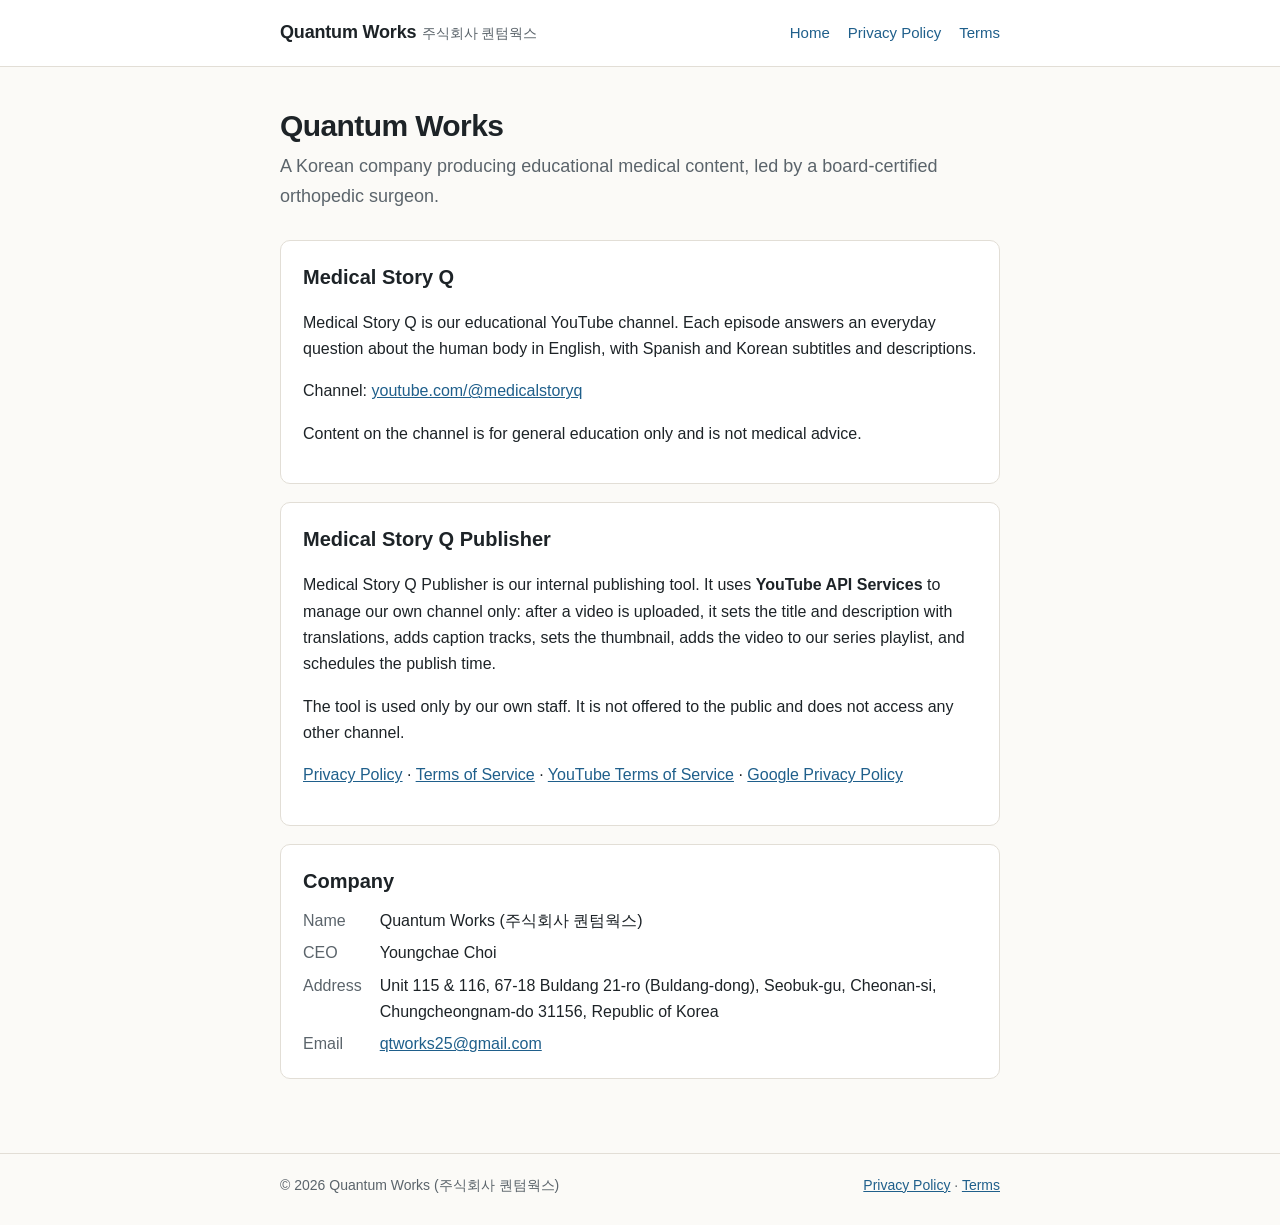
==== index.html @ 831a5d74 "Quantum Works site: home, privacy policy, terms Co-Authored-By: Claude Opus 5.5 <noreply@anthropic.c" ====
<!doctype html>
<html lang="en">
<head>
<meta charset="utf-8">
<meta name="viewport" content="width=device-width, initial-scale=1">
<title>Quantum Works</title>
<meta name="description" content="Quantum Works Co., Ltd. (주식회사 퀀텀웍스) — producer of the Medical Story Q educational channel.">
<link rel="stylesheet" href="style.css">
</head>
<body>
<header class="site"><div class="wrap">
  <a class="brand" href="index.html">Quantum Works<small>주식회사 퀀텀웍스</small></a>
  <nav><a href="index.html">Home</a><a href="privacy.html">Privacy Policy</a><a href="terms.html">Terms</a></nav>
</div></header>

<main><div class="wrap">
  <h1>Quantum Works</h1>
  <p class="lead">A Korean company producing educational medical content, led by a board-certified orthopedic surgeon.</p>

  <div class="card">
    <h2>Medical Story Q</h2>
    <p>Medical Story Q is our educational YouTube channel. Each episode answers an everyday question about the human body in English, with Spanish and Korean subtitles and descriptions.</p>
    <p>Channel: <a href="https://www.youtube.com/@medicalstoryq">youtube.com/@medicalstoryq</a></p>
    <p>Content on the channel is for general education only and is not medical advice.</p>
  </div>

  <div class="card">
    <h2>Medical Story Q Publisher</h2>
    <p>Medical Story Q Publisher is our internal publishing tool. It uses <strong>YouTube API Services</strong> to manage our own channel only: after a video is uploaded, it sets the title and description with translations, adds caption tracks, sets the thumbnail, adds the video to our series playlist, and schedules the publish time.</p>
    <p>The tool is used only by our own staff. It is not offered to the public and does not access any other channel.</p>
    <p><a href="privacy.html">Privacy Policy</a> · <a href="terms.html">Terms of Service</a> · <a href="https://www.youtube.com/t/terms">YouTube Terms of Service</a> · <a href="https://policies.google.com/privacy">Google Privacy Policy</a></p>
  </div>

  <div class="card">
    <h2>Company</h2>
    <dl>
      <dt>Name</dt><dd>Quantum Works (주식회사 퀀텀웍스)</dd>
      <dt>CEO</dt><dd>Youngchae Choi</dd>
      <dt>Address</dt><dd>Unit 115 &amp; 116, 67-18 Buldang 21-ro (Buldang-dong), Seobuk-gu, Cheonan-si, Chungcheongnam-do 31156, Republic of Korea</dd>
      <dt>Email</dt><dd><a href="mailto:qtworks25@gmail.com">qtworks25@gmail.com</a></dd>
    </dl>
  </div>
</div></main>

<footer class="site"><div class="wrap">
  <span>© 2026 Quantum Works (주식회사 퀀텀웍스)</span>
  <span><a href="privacy.html">Privacy Policy</a> · <a href="terms.html">Terms</a></span>
</div></footer>
</body>
</html>
---- style.css ----
:root {
  --bg: #fbfaf7;
  --text: #1d2327;
  --muted: #5b646b;
  --line: #e2ded6;
  --accent: #1f5f8b;
  --card: #ffffff;
}
* { box-sizing: border-box; }
html { -webkit-text-size-adjust: 100%; }
body {
  margin: 0;
  background: var(--bg);
  color: var(--text);
  font: 16px/1.65 -apple-system, BlinkMacSystemFont, "Segoe UI", "Noto Sans KR", "Apple SD Gothic Neo", sans-serif;
}
a { color: var(--accent); }
.wrap { max-width: 760px; margin: 0 auto; padding: 0 20px; }
header.site { border-bottom: 1px solid var(--line); background: var(--card); }
header.site .wrap { display: flex; align-items: center; justify-content: space-between; gap: 16px; padding-top: 18px; padding-bottom: 18px; flex-wrap: wrap; }
.brand { font-weight: 700; font-size: 18px; color: var(--text); text-decoration: none; letter-spacing: -0.01em; }
.brand small { font-weight: 400; color: var(--muted); margin-left: 6px; font-size: 14px; }
nav a { margin-left: 18px; text-decoration: none; font-size: 15px; }
nav a:first-child { margin-left: 0; }
main { padding: 40px 0 56px; }
h1 { font-size: 30px; line-height: 1.25; margin: 0 0 8px; letter-spacing: -0.02em; }
h2 { font-size: 20px; margin: 36px 0 10px; }
h3 { font-size: 17px; margin: 22px 0 6px; }
.lead { font-size: 18px; color: var(--muted); margin: 0 0 28px; }
.meta { color: var(--muted); font-size: 14px; margin: 0 0 28px; }
.card { background: var(--card); border: 1px solid var(--line); border-radius: 10px; padding: 20px 22px; margin: 18px 0; }
.card h2 { margin-top: 0; }
ul { padding-left: 22px; }
li { margin: 4px 0; }
dl { display: grid; grid-template-columns: max-content 1fr; gap: 6px 18px; margin: 0; }
dt { color: var(--muted); }
dd { margin: 0; }
footer.site { border-top: 1px solid var(--line); color: var(--muted); font-size: 14px; }
footer.site .wrap { padding-top: 20px; padding-bottom: 28px; display: flex; justify-content: space-between; gap: 12px; flex-wrap: wrap; }
@media (max-width: 520px) {
  h1 { font-size: 25px; }
  dl { grid-template-columns: 1fr; gap: 2px; }
  dd { margin-bottom: 8px; }
}
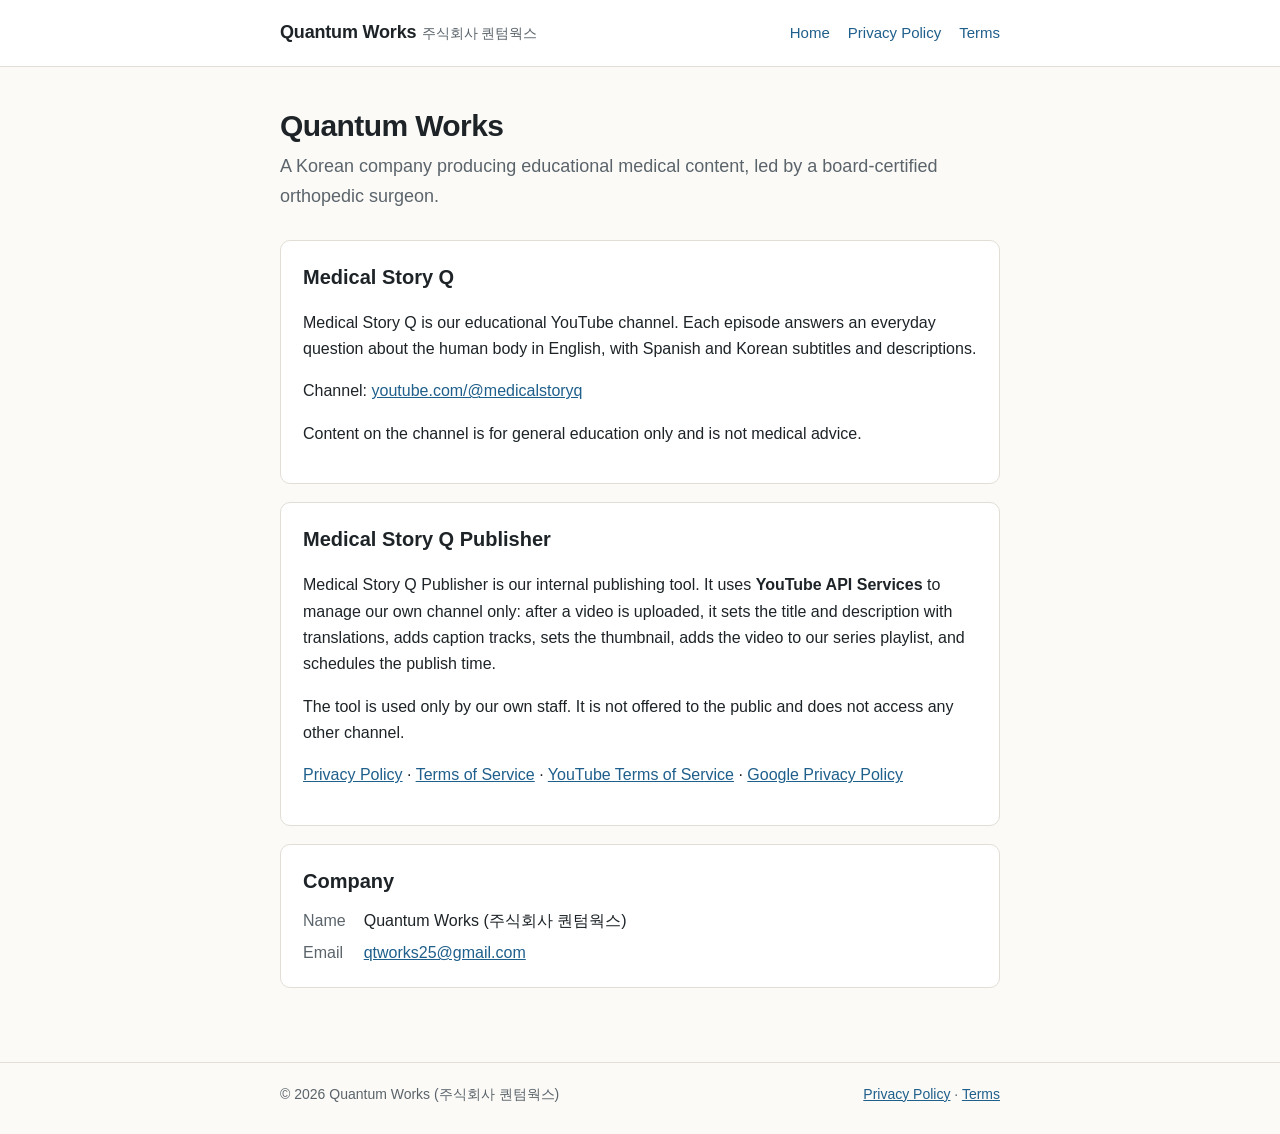
==== commit d07475b9: "Home: remove CEO and address rows Co-Authored-By: Claude Opus 5.5 <noreply@anthropic.com>" ====
--- a/index.html
+++ b/index.html
@@ -35,8 +35,6 @@
     <h2>Company</h2>
     <dl>
       <dt>Name</dt><dd>Quantum Works (주식회사 퀀텀웍스)</dd>
-      <dt>CEO</dt><dd>Youngchae Choi</dd>
-      <dt>Address</dt><dd>Unit 115 &amp; 116, 67-18 Buldang 21-ro (Buldang-dong), Seobuk-gu, Cheonan-si, Chungcheongnam-do 31156, Republic of Korea</dd>
       <dt>Email</dt><dd><a href="mailto:qtworks25@gmail.com">qtworks25@gmail.com</a></dd>
     </dl>
   </div>
